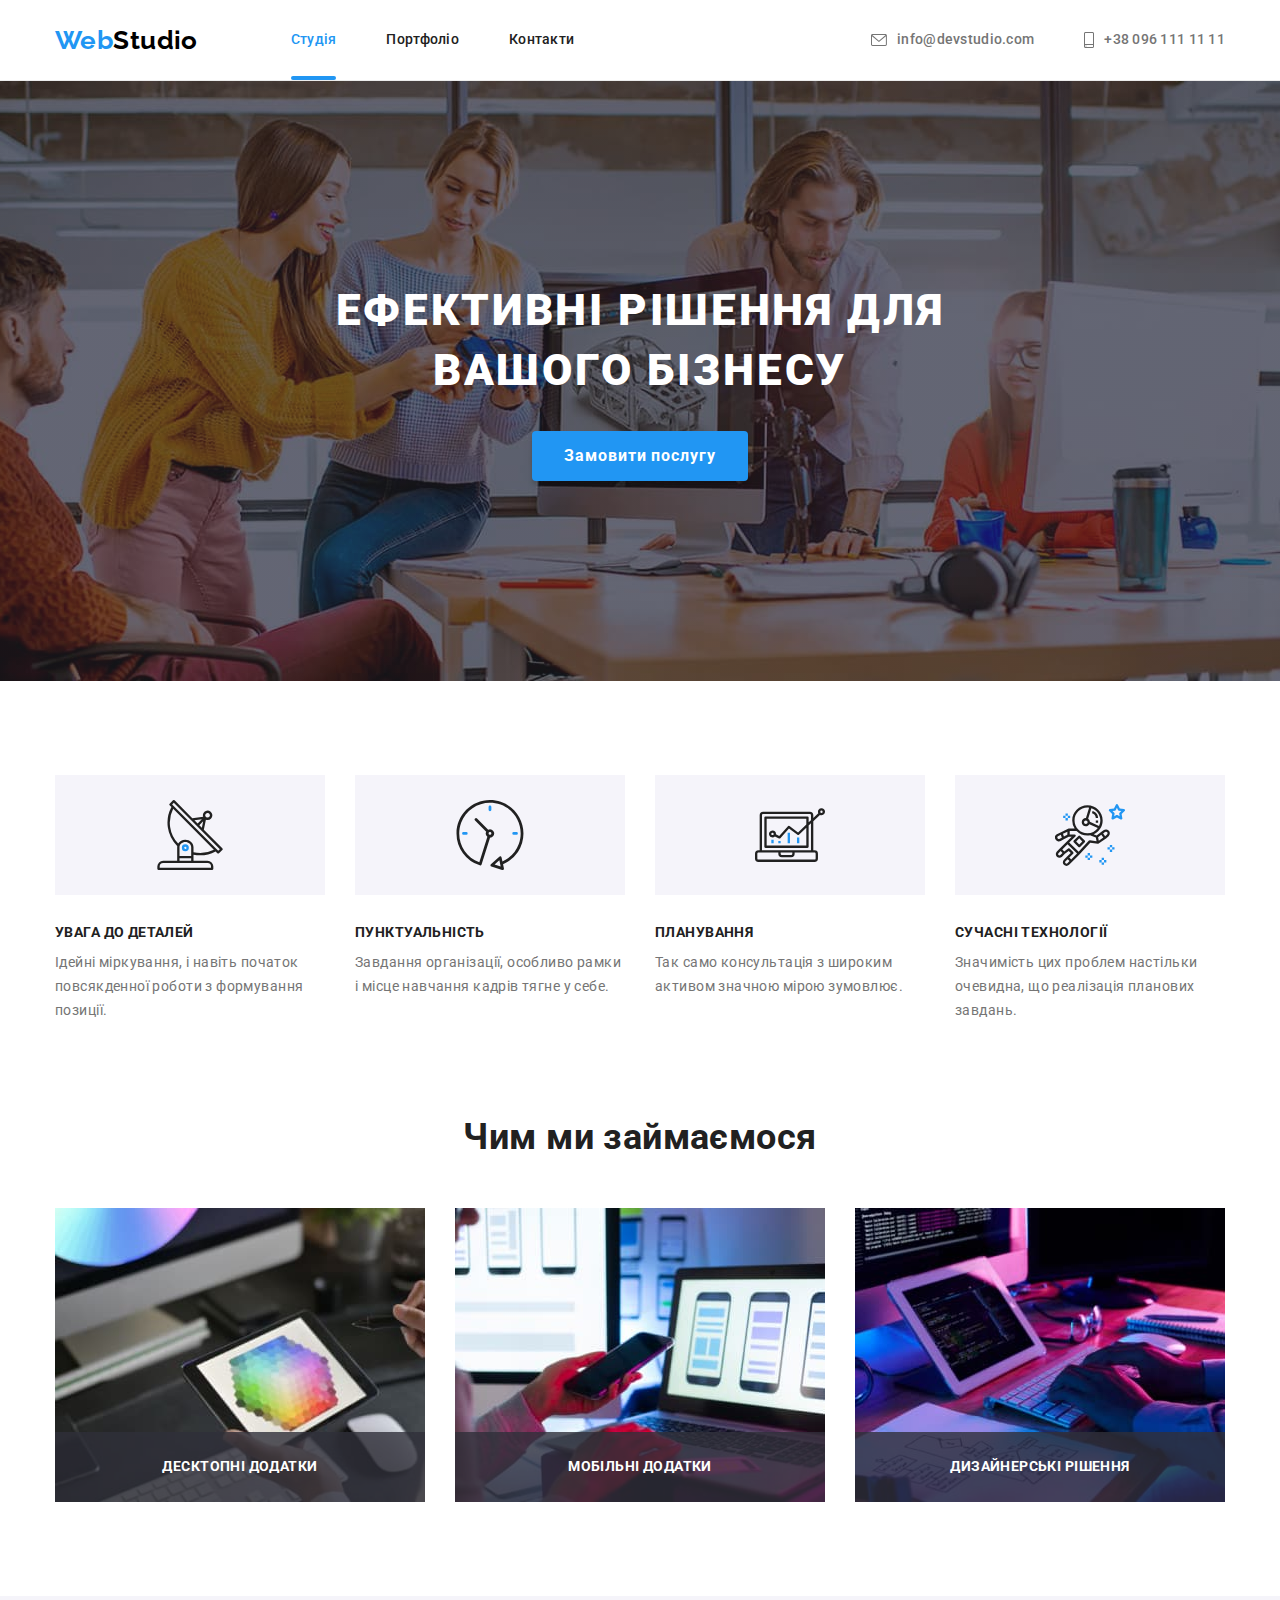
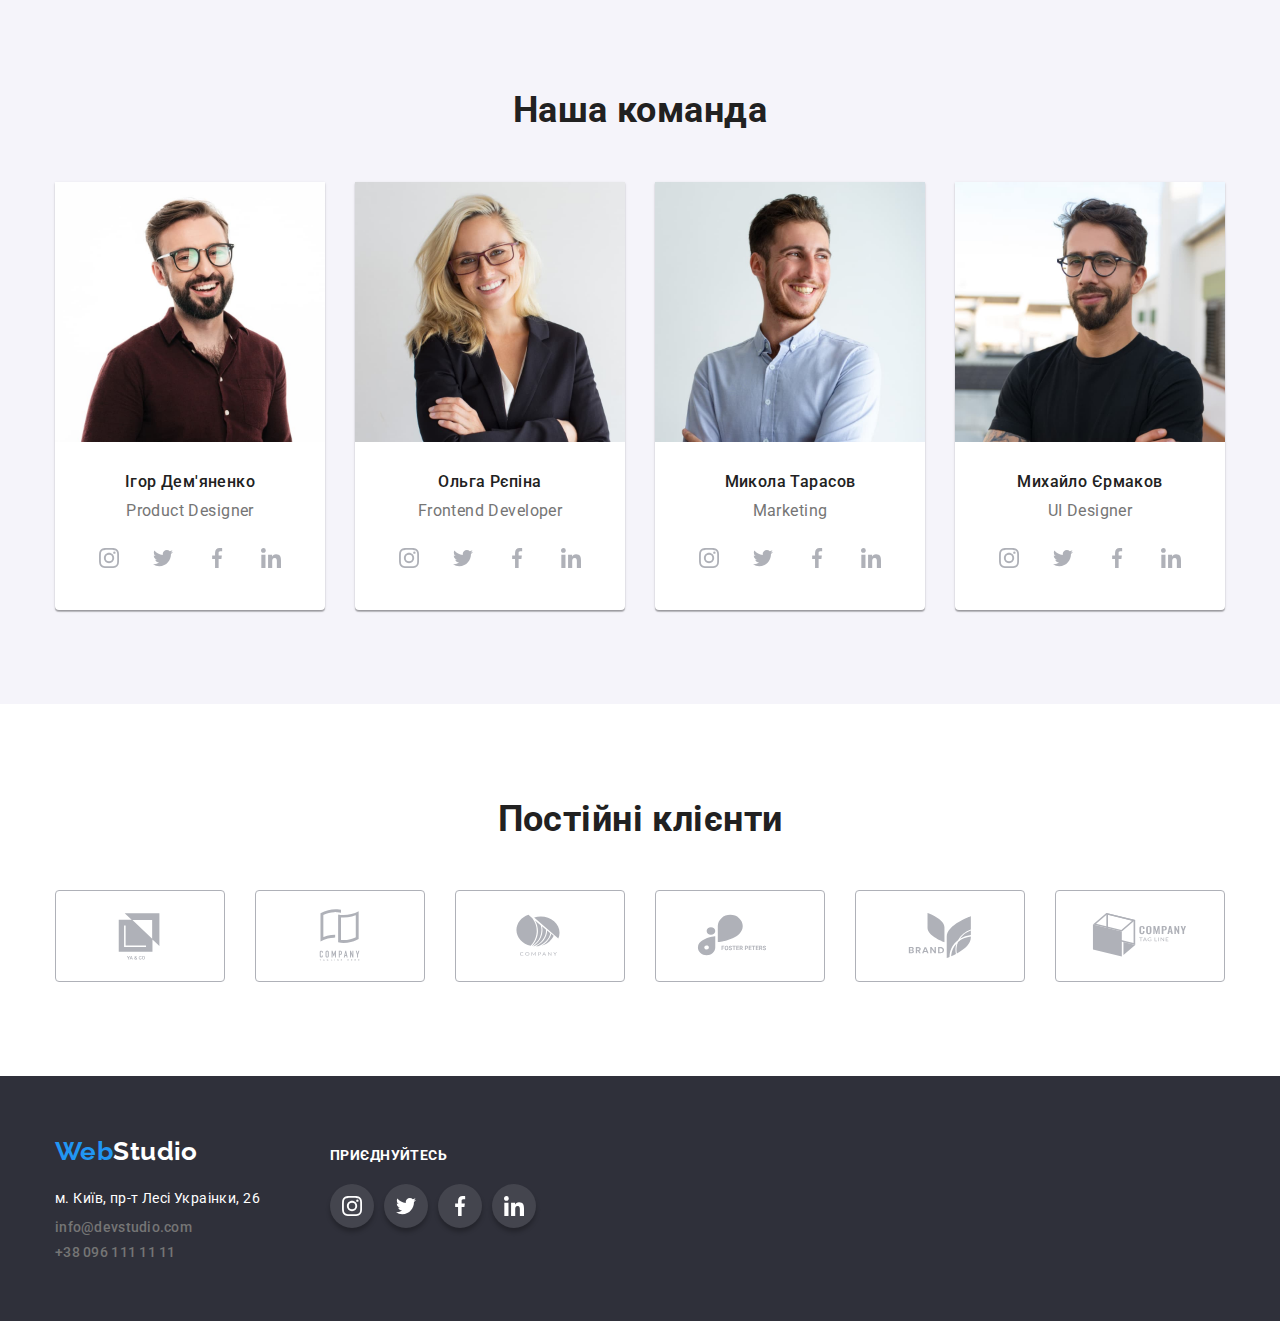
==== index.html @ 2b31996e "Initial commit" ====
<!DOCTYPE html>
<html lang="uk">
  <head>
    <meta charset="UTF-8" />
    <meta http-equiv="X-UA-Compatible" content="IE=edge" />
    <meta name="viewport" content="width=device-width, initial-scale=1.0" />
    <link rel="preconnect" href="https://fonts.googleapis.com" />
    <link rel="preconnect" href="https://fonts.gstatic.com" crossorigin />
    <link
      href="https://fonts.googleapis.com/css2?family=Raleway:wght@700&family=Roboto:wght@400;500;700;900&display=swap"
      rel="stylesheet"
    />

    <link
      rel="stylesheet"
      href="https://cdnjs.cloudflare.com/ajax/libs/modern-normalize/1.0.0/modern-normalize.min.css"
    />
    <link rel="stylesheet" href="./styles/styles.css" />
    <title>Document</title>
  </head>
  <body>
    <!-- header -->

    <header class="header">
      <div class="container container-header">
        <a class="header-logo link" href="./index.html"
          ><span class="header-logo-web">Web</span>Studio
        </a>
        <nav class="header-nav">
          <ul class="header-nav-list list">
            <li class="header-item"
              ><a class="header-list link current" href="./index.html">Студія</a></li
            >
            <li class="header-item"
              ><a class="header-list link" href="./portfolio.html">Портфоліо</a></li
            >
            <li class="header-item"> <a class="header-list link" href="#">Контакти</a></li>
          </ul>
        </nav>

        <ul class="header-connection list">
          <li class="header-item-connect"
            ><a class="header-mail-tel link" href="mailto:info@devstudio.com">
              <svg class="header-mail" width="16" height="12">
                <use href="./images/icons.svg#envelope"></use>
              </svg>
              info@devstudio.com</a
            ></li
          >

          <li class="header-item-connect"
            ><a class="header-mail-tel link" href="tel:+380961111111">
              <svg class="header-tel" width="10px" height="16px">
                <use href="./images/icons.svg#smartphone"></use>
              </svg>
              +38 096 111 11 11</a
            ></li
          >
        </ul>
      </div>
    </header>

    <!-- main content -->
    <main class="hero">
      <!-- section1 -->
      <section class="hero-section overlay">
        <div class="container">
          <h1 class="hero-title">Ефективні рішення для вашого бізнесу</h1>
          <button class="hero-btn button" type="button" data-modal-open>Замовити послугу</button>
        </div>
      </section>

      <!-- section2 -->

      <section class="section-benefits section">
        <div class="container">
          <h2 class="visually-hidden">Наші переваги</h2>

          <ul class="list-benefits list">
            <li class="item-benefits icon-antenna">
              <div class="benefits-cart">
                <svg class="benefits-icon" width="70px" height="70px">
                  <use href="./images/icons.svg#antenna"></use>
                </svg>
              </div>
              <h3 class="title-benefits">Увага до деталей</h3>
              <p class="text-benefits"
                >Ідейні міркування, і навіть початок повсякденної роботи з формування позиції.</p
              >
            </li>
            <li class="item-benefits icon-clock">
              <div class="benefits-cart">
                <svg class="benefits-icon" width="70px" height="70px">
                  <use href="./images/icons.svg#clock"></use>
                </svg>
              </div>
              <h3 class="title-benefits">Пунктуальність</h3>
              <p class="text-benefits"
                >Завдання організації, особливо рамки і місце навчання кадрів тягне у себе.</p
              >
            </li>
            <li class="item-benefits icon-diagramma">
              <div class="benefits-cart">
                <svg class="benefits-icon" width="70px" height="70px">
                  <use href="./images/icons.svg#diagram"></use>
                </svg>
              </div>
              <h3 class="title-benefits">Планування</h3>
              <p class="text-benefits"
                >Так само консультація з широким активом значною мірою зумовлює.</p
              >
            </li>
            <li class="item-benefits icon-astronavt">
              <div class="benefits-cart">
                <svg class="benefits-icon" width="70px" height="70px">
                  <use href="./images/icons.svg#astronaut"></use>
                </svg>
              </div>
              <h3 class="title-benefits">Сучасні технології</h3>
              <p class="text-benefits"
                >Значимість цих проблем настільки очевидна, що реалізація планових завдань.</p
              >
            </li>
          </ul>
        </div>
      </section>

      <!-- section3 -->

      <section class="section-work section">
        <div class="container">
          <h2 class="title-work">Чим ми займаємося</h2>
          <ul class="list-work list">
            <li class="item-work"
              ><img
                class="icon-work"
                src="./images/img3.jpg"
                alt="Інтернет маркетінг"
                width="370"
              />

              <p class="minioverlay-text">Десктопні додатки</p>
            </li>
            <li class="item-work"
              ><img
                class="icon-work"
                src="./images/img2.jpg"
                alt="Мобільні застосунки"
                width="370"
              />

              <p class="minioverlay-text">Мобільні додатки</p>
            </li>
            <li class="item-work"
              ><img
                class="icon-work"
                src="./images/img1.jpg"
                alt="Декстопні застосунки"
                width="370"
              />

              <p class="minioverlay-text">Дизайнерські рішення</p>
            </li>
          </ul>
        </div>
      </section>

      <!-- section4 -->

      <section class="section-team section">
        <div class="container">
          <h2 class="title-team">Наша команда</h2>
          <ul class="list-team list">
            <li class="item-team">
              <img class="icon-team" src="./images/foto1.jpg" alt="Менеджер" width="270" />
              <div class="card-team">
                <h3 class="title-team-small">Ігор Дем'яненко</h3>
                <p class="text-team">Product Designer</p>
                <ul class="list-soc list">
                  <li>
                    <a class="link-team link" href="">
                      <svg class="soc-link" width="20" height="20">
                        <use href="./images/icons.svg#instagram"></use>
                      </svg>
                    </a>
                  </li>
                  <li>
                    <a class="link-team link" href="">
                      <svg class="soc-link" width="20" height="20">
                        <use href="./images/icons.svg#twitter"></use>
                      </svg>
                    </a>
                  </li>
                  <li>
                    <a class="link-team link" href="">
                      <svg class="soc-link" width="20" height="20">
                        <use href="./images/icons.svg#facebook"></use>
                      </svg>
                    </a>
                  </li>
                  <li>
                    <a class="link-team link" href="">
                      <svg class="soc-link" width="20" height="20">
                        <use href="./images/icons.svg#linkedin"></use>
                      </svg>
                    </a>
                  </li>
                </ul>
              </div>
            </li>
            <li class="item-team">
              <img class="icon-team" src="./images/foto2.jpg" alt="Розробник" width="270" />

              <div class="card-team">
                <h3 class="title-team-small">Ольга Рєпіна</h3>
                <p class="text-team">Frontend Developer</p>
                <ul class="list-soc list">
                  <li>
                    <a class="link-team link" href="">
                      <svg class="soc-link" width="20" height="20">
                        <use href="./images/icons.svg#instagram"></use>
                      </svg>
                    </a>
                  </li>
                  <li>
                    <a class="link-team link" href="">
                      <svg class="soc-link" width="20" height="20">
                        <use href="./images/icons.svg#twitter"></use>
                      </svg>
                    </a>
                  </li>
                  <li>
                    <a class="link-team link" href="">
                      <svg class="soc-link" width="20" height="20">
                        <use href="./images/icons.svg#facebook"></use>
                      </svg>
                    </a>
                  </li>
                  <li>
                    <a class="link-team link" href="">
                      <svg class="soc-link" width="20" height="20">
                        <use href="./images/icons.svg#linkedin"></use>
                      </svg>
                    </a>
                  </li>
                </ul>
              </div>
            </li>
            <li class="item-team">
              <img class="icon-team" src="./images/foto3.jpg" alt="Маркетолог" width="270" />
              <div class="card-team">
                <h3 class="title-team-small">Микола Тарасов</h3>
                <p class="text-team">Marketing</p>
                <ul class="list-soc list">
                  <li>
                    <a class="link-team link" href="">
                      <svg class="soc-link" width="20" height="20">
                        <use href="./images/icons.svg#instagram"></use>
                      </svg>
                    </a>
                  </li>
                  <li>
                    <a class="link-team link" href="">
                      <svg class="soc-link" width="20" height="20">
                        <use href="./images/icons.svg#twitter"></use>
                      </svg>
                    </a>
                  </li>
                  <li>
                    <a class="link-team link" href="">
                      <svg class="soc-link" width="20" height="20">
                        <use href="./images/icons.svg#facebook"></use>
                      </svg>
                    </a>
                  </li>
                  <li>
                    <a class="link-team link" href="">
                      <svg class="soc-link" width="20" height="20">
                        <use href="./images/icons.svg#linkedin"></use>
                      </svg>
                    </a>
                  </li>
                </ul>
              </div>
            </li>
            <li class="item-team">
              <img class="icon-team" src="./images/foto4.jpg" alt="Дизайнер" width="270" />
              <div class="card-team">
                <h3 class="title-team-small">Михайло Єрмаков</h3>
                <p class="text-team">UI Designer</p>
                <ul class="list-soc list">
                  <li>
                    <a class="link-team link" href="">
                      <svg class="soc-link" width="20" height="20">
                        <use href="./images/icons.svg#instagram"></use>
                      </svg>
                    </a>
                  </li>
                  <li>
                    <a class="link-team link" href="">
                      <svg class="soc-link" width="20" height="20">
                        <use href="./images/icons.svg#twitter"></use>
                      </svg>
                    </a>
                  </li>
                  <li>
                    <a class="link-team link" href="">
                      <svg class="soc-link" width="20" height="20">
                        <use href="./images/icons.svg#facebook"></use>
                      </svg>
                    </a>
                  </li>
                  <li>
                    <a class="link-team link" href="">
                      <svg class="soc-link" width="20" height="20">
                        <use href="./images/icons.svg#linkedin"></use>
                      </svg>
                    </a>
                  </li>
                </ul>
              </div>
            </li>
          </ul>
        </div>
      </section>

      <!-- section5  regular customers -->

      <section class="customers-section section">
        <div class="container">
          <h2 class="customers-titlle">Постійні клієнти</h2>
          <ul class="customers-list list">
            <li>
              <a class="customers-link" href="">
                <svg class="customers-icon" width="106px" height="60px">
                  <use href="./images/icons.svg#logoone"></use>
                </svg>
              </a>
            </li>
            <li>
              <a class="customers-link" href="">
                <svg class="customers-icon" width="106px" height="60px">
                  <use href="./images/icons.svg#logosecond"></use>
                </svg> </a
            ></li>
            <li>
              <a class="customers-link" href="">
                <svg class="customers-icon" width="106px" height="60px">
                  <use href="./images/icons.svg#logotherd"></use>
                </svg> </a
            ></li>
            <li>
              <a class="customers-link" href="">
                <svg class="customers-icon" width="106px" height="60px">
                  <use href="./images/icons.svg#logofour"></use>
                </svg> </a
            ></li>
            <li>
              <a class="customers-link" href="">
                <svg class="customers-icon" width="106px" height="60px">
                  <use href="./images/icons.svg#logofive"></use>
                </svg> </a
            ></li>
            <li>
              <a class="customers-link" href="">
                <svg class="customers-icon" width="106px" height="60px">
                  <use href="./images/icons.svg#logosix"></use>
                </svg> </a
            ></li>
          </ul>
        </div>
      </section>
    </main>

    <!-- footer -->

    <footer class="footer-index">
      <div class="container footer-container">
        <div>
          <a class="logo-footer link" href="./index.html">
            <span class="logo-footer-web">Web</span>Studio
          </a>

          <address class="footrer-adress">
            <ul class="footer-list list">
              <li class="item-footer">
                <a
                  class="footer-link link"
                  href="https://goo.gl/maps/CPtrU1FHBa2aNyZL9"
                  target="_blank"
                  rel="noopener noreferrer nofollow"
                >
                  м. Київ, пр-т Лесі Украінки, 26
                </a>
              </li>

              <li class="item-footer">
                <a class="footer-mail-tel link" href="mailto:info@devstudio.com"
                  >info@devstudio.com</a
                >
              </li>
              <li class="item-footer">
                <a class="footer-mail-tel link" href="tel:+380961111111">+38 096 111 11 11</a>
              </li>
            </ul>
          </address>
        </div>
        <!--icon -->

        <div>
          <p class="footer-text">приєднуйтесь</p>
          <ul class="footer-soc list">
            <li>
              <a class="footer-icon link" href="">
                <svg class="footer-soc-link" width="20" height="20">
                  <use href="./images/icons.svg#instagram"></use>
                </svg>
              </a>
            </li>
            <li>
              <a class="footer-icon link" href="">
                <svg class="footer-soc-link" width="20" height="20">
                  <use href="./images/icons.svg#twitter"></use>
                </svg>
              </a>
            </li>
            <li>
              <a class="footer-icon link" href="">
                <svg class="footer-soc-link" width="20" height="20">
                  <use href="./images/icons.svg#facebook"></use>
                </svg>
              </a>
            </li>
            <li>
              <a class="footer-icon link" href="">
                <svg class="footer-soc-link" width="20" height="20">
                  <use href="./images/icons.svg#linkedin"></use>
                </svg>
              </a>
            </li>
          </ul>
        </div>
      </div>
    </footer>

    <!-- modal window -->

    <div class="backdrop is-hidden" data-modal>
      <div class="modal">
        <button class="modal-btn" type="button" data-modal-close>
          <svg class="modal-icon" width="18px" height="18px">
            <use href="./images/icons.svg#close"></use>
          </svg>
        </button>
      </div>
    </div>
    <!-- skript -->
    <script src="./js/modal.js"></script>
  </body>
</html>
---- styles/styles.css ----
:root {
  --main-text-color: #212121;
  --secondary-text-color: #ffffff;
  --owner-text-color: #757575;
  --accent-color: #2196f3;
  --contener-color: #eeeeee;
  --logo-color-text: #000000;
  --buttons-port-color: #f5f4fa;
  --footer-text-color: rgba(255, 255, 255, 0.6);
  --background-footer-color: #2f303a;
  --background-section: #e5e5e5;
  --line-color: #ececec;
  --background-color: #ffffff;
  --icon-color: #afb1b8;
  --main-font: Roboto, sans-serif;
  --cubic: cubic-bezier(0.4, 0, 0.2, 1);
}

html {
  box-sizing: border-box;
}

*,
*::before,
*::after {
  box-sizing: inherit;
}

body {
  background-color: var(--secondary-text-color);
  color: var(--main-text-color);
  font-family: 'Roboto', sans-serif;
  font-size: 14px;
  letter-spacing: 0.03em;
}

/* fichi */

.link {
  text-decoration: none;
  font-style: normal;
}
.list {
  list-style: none;
  margin: 0;
  padding: 0;
}
img {
  display: block;
  max-width: 100%;
  height: auto;
}

h1,
h2,
h3,
h4,
h5,
h6,
p {
  margin: 0;
}

.container {
  width: 1200px;
  padding-left: 15px;
  padding-right: 15px;
  margin: 0 auto;
}

.section {
  padding-top: 94px;
  padding-bottom: 94px;
}

/* index */

/* header */
.header {
  background-color: var(--secondary-text-color);
  border-bottom: 1px solid var(--line-color);
}

.container-header {
  display: flex;
  flex-direction: row;
  align-items: center;
}

.header-nav {
  margin-left: 93px;
}

.header-nav-list {
  display: flex;
  align-items: center;
}

.header-nav-list .header-item:not(:last-child) {
  margin-right: 50px;
}

.header-connection {
  display: flex;
  margin-left: auto;
}

.header-item-connect:not(:last-child) {
  margin-right: 50px;
}

.header-mail {
  fill: currentColor;
}

.header-tel {
  fill: currentColor;
}

.header-logo {
  font-family: 'Raleway';
  font-weight: 700;
  font-size: 26px;
  line-height: 1.19;
  color: #000000;
  transition: color 250ms var(--cubic);
}
.header-logo:hover,
.header-logo:focus {
  color: #2196f3;
}

.header-logo-web {
  color: var(--accent-color);
}

.header-list {
  display: block;
  padding-top: 32px;
  padding-bottom: 32px;
  font-weight: 500;
  line-height: 1.14;
  letter-spacing: 0.02em;
  color: var(--main-text-color);
  transition: color 250ms var(--cubic);
}

.current {
  position: relative;
  color: var(--accent-color);
}

.current::after {
  content: '';
  position: absolute;
  width: 100%;
  height: 4px;
  left: 0;
  bottom: 0;
  background: #2196f3;
  border-radius: 2px;
}

.header-list.link:hover,
.header-mail-tel:hover,
.header-list.link:focus,
.header-mail-tel:focus {
  color: var(--accent-color);
}

.header-mail-tel {
  display: flex;
  justify-content: center;
  align-items: center;
  gap: 10px;
  font-weight: 500;
  line-height: 1.14;
  letter-spacing: 0.02em;
  color: var(--owner-text-color);
  transition: color 250ms var(--cubic);
}

/* main */

.overlay {
  padding: 200px 0;
  max-width: 1600px;
  height: 600px;
  margin: 0 auto;
  background-image: linear-gradient(rgba(47, 48, 58, 0.4), rgba(47, 48, 58, 0.4)),
    url(../images/Img_hero.jpg);
  text-align: center;
  background-repeat: no-repeat;
  background-position: center;
  background-size: cover;
}

.hero-title {
  margin-top: 0px;
  margin-bottom: 30px;
  margin-left: auto;
  margin-right: auto;
  width: 696px;
  font-weight: 900;
  font-size: 44px;
  line-height: 1.36;
  letter-spacing: 0.06em;
  text-transform: uppercase;
  color: var(--secondary-text-color);
  align-items: center;
}

.hero-btn {
  margin: auto;
  align-items: center;
  text-align: center;
  font-family: inherit;
  min-width: 216px;
  min-height: 50px;
  padding: 10px 32px;
  font-weight: 700;
  font-size: 16px;
  line-height: 1.88;
  letter-spacing: 0.06em;
  color: var(--background-color);
  background: var(--accent-color);
  cursor: pointer;
  transition: color 250ms var(--cubic);
}
.hero-btn.button {
  box-shadow: 0px 4px 4px rgba(0, 0, 0, 0.15);
  border-radius: 4px;
  border: none;
}

.hero-btn:hover,
.hero-btn:focus {
  background-color: #188ce8;
}

/* section2 */

.visually-hidden {
  position: absolute;
  white-space: nowrap;
  width: 1px;
  height: 1px;
  overflow: hidden;
  border: 0;
  padding: 0;
  clip: rect(0 0 0 0);
  clip-path: inset(50%);
  margin: -1px;
}

.list-benefits {
  display: flex;
  flex-direction: row;
  column-gap: 30px;
}

.list-benefits .item-benefits {
  flex-basis: calc((100%-30px * 3) / 4);
}

.benefits-cart {
  display: flex;
  align-items: center;
  justify-content: center;
  margin-bottom: 30px;
  width: 270px;
  height: 120px;
  background-color: var(--buttons-port-color);
}

.title-benefits {
  margin-bottom: 10px;
  font-weight: 700;
  line-height: 1.14;
  font-size: 14px;
  text-transform: uppercase;
  color: var(--main-text-color);
}

.text-benefits {
  line-height: 1.71;
  color: var(--owner-text-color);
}
/* section3 */

.section-work {
  padding-top: 0;
}
.title-work,
.title-team {
  margin-bottom: 50px;
  margin-top: 0px;
  font-weight: 700;
  font-size: 36px;
  line-height: 1.16;
  text-align: center;
}
.list-work {
  display: flex;
  flex-direction: row;
  column-gap: 30px;
}
.item-work {
  position: relative;
}

.minioverlay-text {
   position: absolute;
  bottom: 0;
  width: 100%; 
  font-weight: 700;  
  line-height: 1.14; 
  height: 70px;
  display: flex;
  align-items: center;
  justify-content: center;
  text-transform: uppercase;   
  color: var(--background-color);  
  background: rgba(47, 48, 58, 0.8);
  


}

/* section4 */
.section-team {
  background: var(--buttons-port-color);
}

.list-team {
  display: flex;
  flex-direction: row;
  column-gap: 30px;
}
.list-team .item-team {
  background: var(--background-color);
  box-shadow: 0px 1px 3px rgba(0, 0, 0, 0.12), 0px 1px 1px rgba(0, 0, 0, 0.14),
    0px 2px 1px rgba(0, 0, 0, 0.2);
  border-radius: 0px 0px 4px 4px;
}
.card-team {
  padding: 30px 0;
}
.list-soc {
  margin: auto;
  display: flex;
  justify-content: center;
  gap: 10px;
}
.link-team {
  display: flex;
  justify-content: center;
  align-items: center;
  width: 44px;
  height: 44px;
  border-radius: 50%;
  color: var(--icon-color);
  background-color: var(--background-color);
  transition: background-color 250ms var(--cubic), color 250ms var(--cubic);
}

.link-team:hover,
.link-team:focus {
  background-color: var(--accent-color);
  color: var(--background-color);
}
.soc-link {
  fill: currentColor;
}

.title-team-small {
  margin-bottom: 10px;
  font-weight: 500;
  font-size: 16px;
  line-height: 1.19;
  text-align: center;
}

.text-team {
  font-weight: 400;
  font-size: 16px;
  line-height: 1.19;
  color: var(--owner-text-color);
  text-align: center;
  margin-bottom: 16px;
}

/* <!-- section5  regular customers --> */
.customers-titlle {
  margin-bottom: 50px;
  margin-top: 0px;
  font-size: 36px;
  line-height: 1.17;
  color: var(--main-text-color);
  text-align: center;
}
.customers-list {
  display: flex;
  gap: 30px;
}
.customers-link {
  display: flex;
  justify-content: center;
  align-items: center;
  width: 170px;
  height: 92px;
  border: 1px solid currentColor;
  border-radius: 4px;
  color: var(--icon-color);
  transition: color 250ms var(--cubic);
}
.customers-link:hover,
.customers-link:focus {
  color: var(--accent-color);
}

.customers-icon {
  fill: currentColor;
}

/* footer */

.footer-index {
  background: var(--background-footer-color);
  padding: 60px 0;
}

.footer-index .logo-footer {
  display: inline-block;
  margin-bottom: 20px;
}

.logo-footer {
  font-family: 'Raleway';
  font-weight: 700;
  font-size: 26px;
  line-height: 1.19;
  color: var(--background-color);
  transition: color 250ms var(--cubic);
}

.logo-footer-web {
  color: var(--accent-color);
}
.logo-footer:hover,
.logo-footer:focus {
  color: var(--accent-color);
}

.footer-list {
  font-style: normal;
  line-height: 1.71;
}

.footer-mail-tel {
  display: flex;
  align-items: center;
  gap: 10px;
  font-weight: 500;
  line-height: 1.14;
  letter-spacing: 0.02em;
  color: var(--owner-text-color);
  transition: color 250ms var(--cubic);
}

.footer-list .item-footer + .item-footer {
  margin-top: 9px;
}

.footer-link {
  font-weight: 400;
  font-size: 14px;
  line-height: 1.71;
  color: var(--background-color);
  transition: color 250ms var(--cubic);
}
.footer-link.link:hover,
.footer-mail-tel:hover,
.footer-link.link:focus,
.footer-mail-tel:focus {
  color: var(--accent-color);
}

.footer-container {
  display: flex;
  align-items: baseline;
  gap: 70px;
}

.footer-text {
  margin-bottom: 20px;
  font-weight: 700;
  font-size: 14px;
  line-height: 1.14;
  text-transform: uppercase;
  color: var(--background-color);
}
.footer-soc {
  display: flex;
  gap: 10px;
}

.footer-icon {
  display: flex;
  justify-content: center;
  align-items: center;
  width: 44px;
  height: 44px;
  border-radius: 50%;
  background-color: rgba(255, 255, 255, 0.1);
  box-shadow: 0px 4px 4px rgb(0 0 0 / 25%);
  color: var(--background-color);
  transition: background-color 250ms var(--cubic), color 250ms var(--cubic);
}
.footer-icon:hover,
.footer-icon:focus {
  background-color: var(--accent-color);
  color: var(--background-color);
}

.footer-soc-link {
  fill: currentColor;
}

/* portfolio */

.port-list-btn {
  margin-bottom: 50px;
  display: flex;
  justify-content: center;
  column-gap: 8px;
}

.hero-btn-port:first-child {
  padding-left: 25px;
  padding-right: 25px;
}

.hero-btn-port {
  display: block;
  padding: 6px 22px;
  font-family: inherit;
  font-weight: 500;
  font-size: 16px;
  line-height: 1.62;
  text-align: center;
  letter-spacing: 0.03em;
  color: var(--main-text-color);
  background-color: var(--buttons-port-color);
  border: none;
  border-radius: 4px;
  cursor: pointer;
  transition: background-color 250ms var(--cubic), color 250ms var(--cubic),
    box-shadow 250ms var(--cubic);
}
.hero-btn-port:hover,
.hero-btn-port:focus {
  color: var(--secondary-text-color);
  background: var(--accent-color);
  box-shadow: 0px 3px 1px rgba(0, 0, 0, 0.1), 0px 1px 2px rgba(0, 0, 0, 0.08),
    0px 2px 2px rgba(0, 0, 0, 0.12);
}

/* list card */

.list-port {
  display: flex;
  flex-wrap: wrap;
  gap: 30px;
}

.item-port-icon {
  width: 370px;
}
.icon-port {
  display: block;
  transition: box-shadow 250ms var(--cubic);
}
.portfolio-img {
  position: relative;
  overflow: hidden;
}

.portoverlay {
  position: absolute;
  top: 0;
  left: 0;
  width: 100%;
  height: 100%;
  transform: translateY(100%);
  transition: transform 250ms var(--cubic);
  color: var(--background-color);
  background: rgba(33, 150, 243, 0.9);
}
.icon-port:hover .portoverlay,
.icon-port:focus .portoverlay {
  transform: translateY(0);
}

.portoverlay-text {
  font-family: 'Roboto';
  font-style: normal;
  font-weight: 400;
  font-size: 18px;
  line-height: 28px;
  letter-spacing: 0.03em;
  text-align: center;
  padding: 63px 24px;
  color: var(--background-color);
}

.icon-port:hover,
.icon-port:focus {
  box-shadow: 0px 1px 1px rgba(0, 0, 0, 0.12), 0px 4px 4px rgba(0, 0, 0, 0.06),
    1px 4px 6px rgba(0, 0, 0, 0.16);
}

.portfolio-text {
  padding: 20px 24px;
  border: 1px solid var(--contener-color);
  border-top: none;
}

.title-port-small {
  font-size: 18px;
  line-height: 2;
  letter-spacing: 0.06em;
  color: var(--main-text-color);
}
.text-port {
  margin-top: 4px;
  font-weight: 400;
  font-size: 16px;
  line-height: 1.88;
  color: var(--owner-text-color);
}

.backdrop {
  position: fixed;
  top: 0;
  left: 0;
  width: 100%;
  height: 100%; 

  background-color: rgba(0, 0, 0, 0.2);
  opacity: 1;
  transition: opacity 250ms var(--cubic), 
  visibility 250ms var(--cubic)
}

.is-hidden{
  opacity: 0;
  visibility: hidden;
  pointer-events: none;
} 

.modal{
  width: 528px;
  height: 581px;
  position: absolute;
  top: 50%;
  left: 50%;
  background: #ffffff;
  box-shadow: 0px 1px 3px rgba(0, 0, 0, 0.12), 0px 1px 1px rgba(0, 0, 0, 0.14),
    0px 2px 1px rgba(0, 0, 0, 0.2);
  border-radius: 4px;
  transform: translate(-50%, -50%) scale(1);
  transition: transform 250ms var(--cubic);
}


.modal-btn{
  position: absolute;
  width: 30px;
  height: 30px;
  top: 8px;
  right: 8px;
  padding: 0px;
  display: inline-flex;
  align-items: center;
  justify-content: center;
  color: #afb1b8;
  background: #FFFFFF;
  border-radius: 50%;
  border: 1px solid currentColor;
  transition: color 250ms var(--cubic);
  cursor: pointer;
}
.modal-btn:hover,
.modal-btn:focus
{ color: var(--accent-color);

}
.modal-icon{
  fill: currentColor;
}
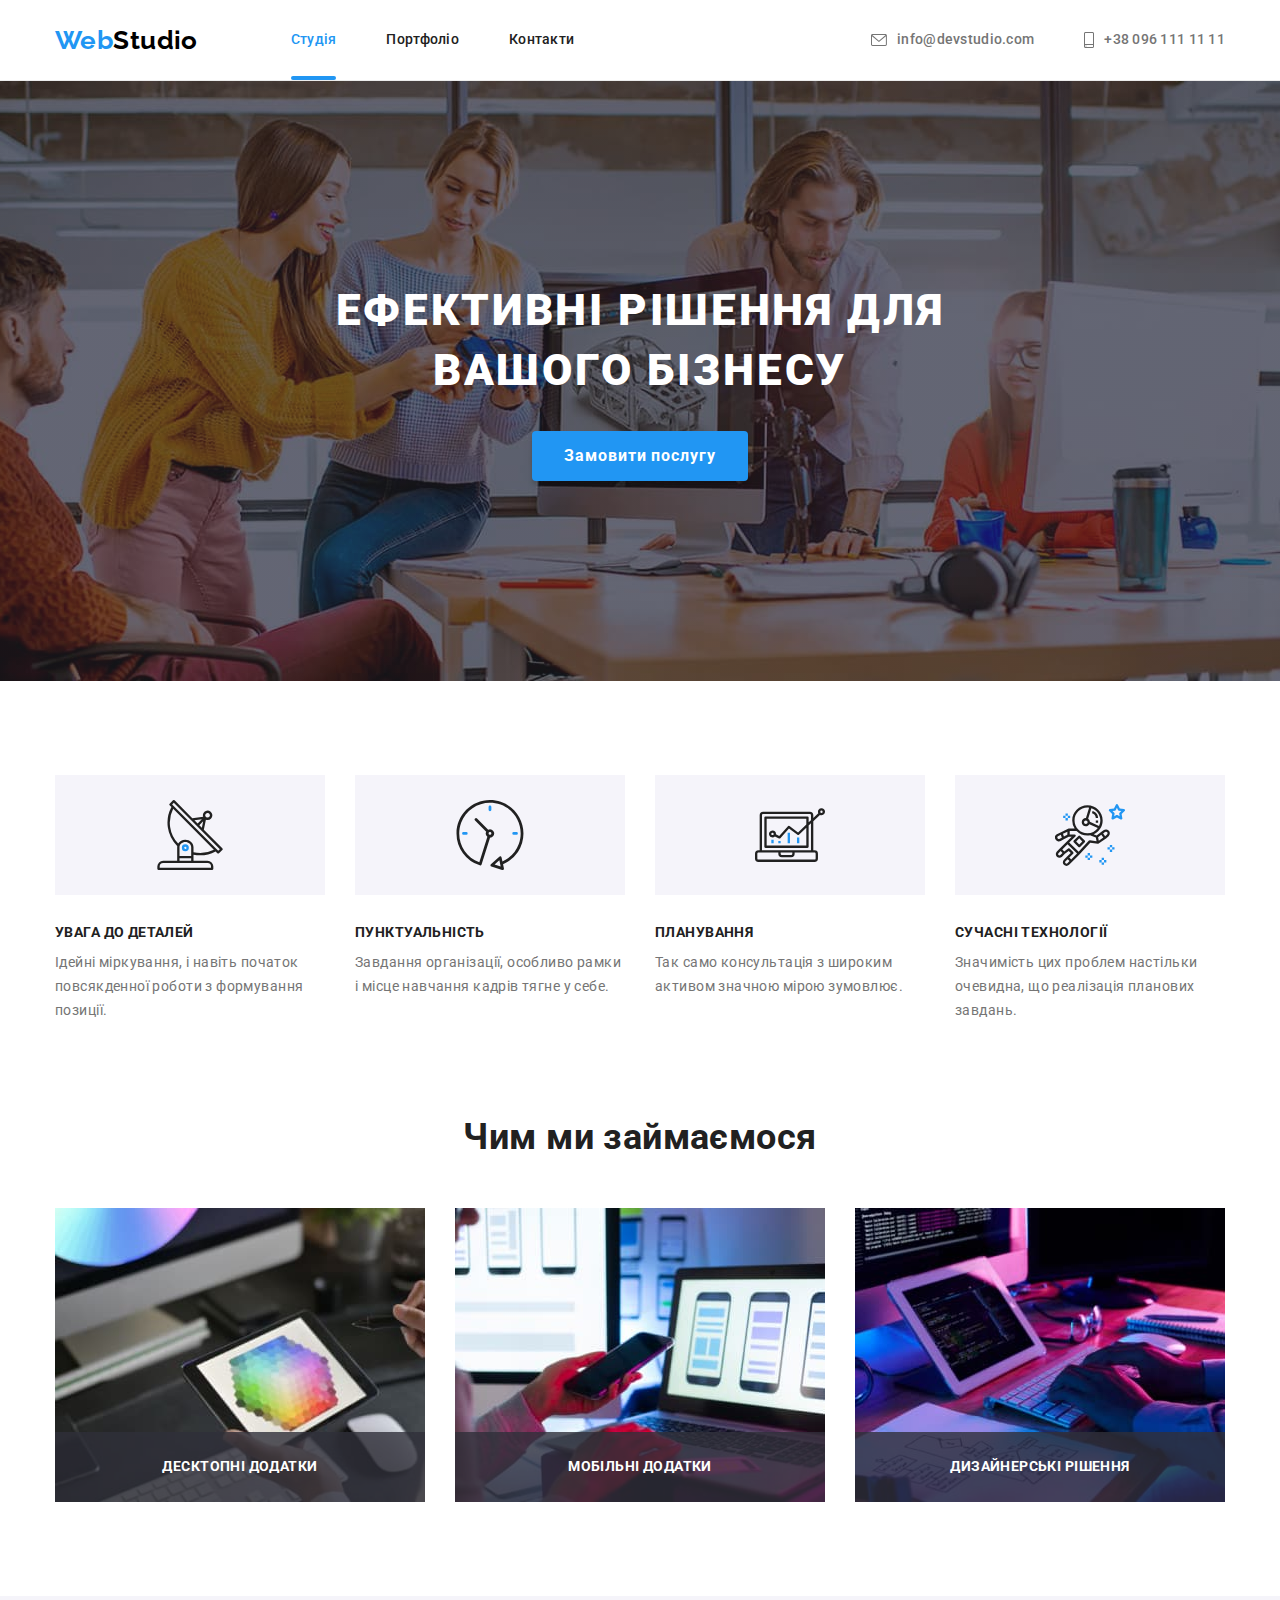
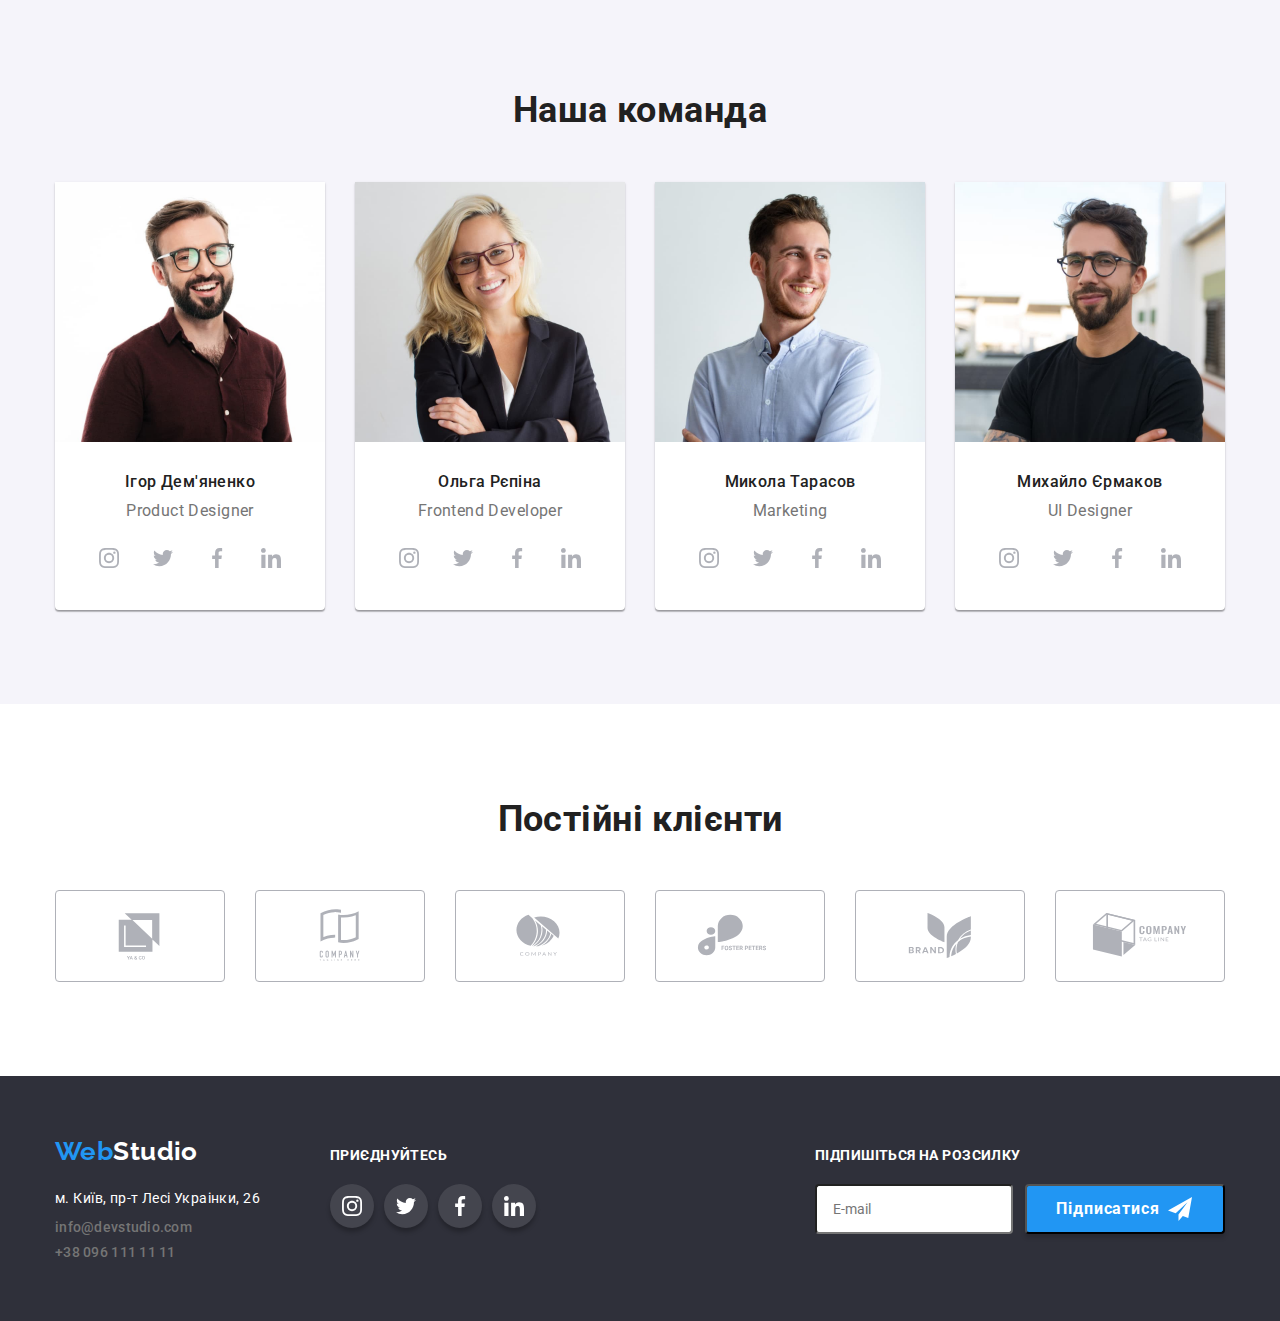
==== commit 003bab11: "розметка форм" ====
--- a/index.html
+++ b/index.html
@@ -407,7 +407,7 @@
         </div>
         <!--icon -->
 
-        <div>
+        <div class="footer-group">
           <p class="footer-text">приєднуйтесь</p>
           <ul class="footer-soc list">
             <li>
@@ -439,6 +439,20 @@
               </a>
             </li>
           </ul>
+        </div>
+        <div class="footer-form">
+          <p class="footer-text">Підпишіться на розсилку</p>
+          <form class="footer-form-group">
+            <label for="">
+              <input type="email" name="mail" id="mail" placeholder="E-mail">              
+            </label>
+            <button class="footer-form-btn" type="submit"><svg class="footer-form-icon" 
+              width="24px" height="24px">
+              <use href="./images/icons.svg#iconsend"></use>
+            </svg> Підписатися</button>
+          </form>
+
+
         </div>
       </div>
     </footer>
@@ -452,6 +466,80 @@
             <use href="./images/icons.svg#close"></use>
           </svg>
         </button>
+        <strong>Залиште свої дані, ми вам передзвонимо</strong>
+        <!-- <form class="modal-form" name="modal-form">
+
+          <label class="modal-form-group">
+            <span class="modal-form-label">Ім'я</span>
+            <input class="modal-form-field" type="text" placeholder="jonn dou">
+            <svg class="modal-form-icon" width="18" height="18">
+              <use href=""></use>
+            </svg>
+          </label>
+
+            <label class="modal-form-group">
+            <span class="modal-form-label">Телефон</span>
+            <input class="modal-form-field" type="text">
+            <svg class="modal-form-icon" width="18" height="18">
+              <use href=""></use>
+            </svg>
+          </label>
+
+            <label class="modal-form-group">
+            <span class="modal-form-label">Пошта</span>
+            <input class="modal-form-field" type="text">
+            <svg class="modal-form-icon" width="18" height="18">
+              <use href=""></use>
+            </svg>
+          </label> -->
+          <form class="modal-form" name="modal-form">
+            <div class="modal-form-all" role="group">
+              <label class="modal-form-label" for="user_name">Ім'я</label>
+              <div class="modal-form-wrapper">
+                <input class="modal-form-field" type="text" name="user_name" id="user_name">
+                <svg class="modal-form-icon" width="18" height="18">
+                  <use href="./images/icons.svg"#></use>
+                </svg>
+              </div>
+
+               <label class="modal-form-label" for="user_ phone">Телефон</label>
+              <div class="modal-form-wrapper">
+                <input class="modal-form-field" type="tel" name="user_phone" id="user_ phone">
+                <svg class="modal-form-icon" width="18" height="18">
+                  <use href="./images/icons.svg"#></use>
+                </svg>
+              </div>
+
+               <label class="modal-form-label" for="user_mail">Пошта</label>
+              <div class="modal-form-wrapper">
+                <input class="modal-form-field" type="mail" name="user_mail" id="user_mail">
+                <svg class="modal-form-icon" width="18" height="18">
+                  <use href="./images/icons.svg"#></use>
+                </svg>
+              </div>
+              <label class="modal-form-label" for="user_message">Коментар</label>
+              <textarea class="modal-form-message" 
+              name="user_message" 
+              id="user_message"               
+              rows="6">
+            </textarea>
+            </div>
+            <div class="modal-form-group" role="group">
+              <input class="modal-form-checkbox" type="checkbox" name="" id="user_agreement">
+              <label for="user_agreement">Погоджуюся з розсилкою та приймаю <a href="">Умови договору</a> </label>
+            </div>
+            <button class="modal-form-btn" type="submit">Відправити</button>
+
+
+
+
+
+
+          </form>
+
+
+
+        </form>
       </div>
     </div>
     <!-- skript -->
--- a/styles/styles.css
+++ b/styles/styles.css
@@ -310,21 +310,18 @@
 }
 
 .minioverlay-text {
-   position: absolute;
+  position: absolute;
   bottom: 0;
-  width: 100%; 
-  font-weight: 700;  
-  line-height: 1.14; 
+  width: 100%;
+  font-weight: 700;
+  line-height: 1.14;
   height: 70px;
   display: flex;
   align-items: center;
   justify-content: center;
-  text-transform: uppercase;   
-  color: var(--background-color);  
+  text-transform: uppercase;
+  color: var(--background-color);
   background: rgba(47, 48, 58, 0.8);
-  
-
-
 }
 
 /* section4 */
@@ -491,6 +488,9 @@
   align-items: baseline;
   gap: 70px;
 }
+.footer-group {
+  margin-right: auto;
+}
 
 .footer-text {
   margin-bottom: 20px;
@@ -525,6 +525,44 @@
 
 .footer-soc-link {
   fill: currentColor;
+}
+
+.footer-form-group {
+  display: flex;
+  gap: 12px;
+}
+
+.footer-form input {
+  padding-top: 15px;
+  padding-bottom: 15px;
+  padding-left: 16px;
+  padding-right: 0;
+  border-radius: 4px;
+  width: 100%;
+}
+.footer-form-btn {
+  font-family: inherit;  
+  font-weight: 700;
+  font-size: 16px;
+  line-height: 1.88;
+  position: relative;
+  padding-left: 28px;
+  padding-right: 62px;
+  width: 200px;
+  height: 50px;
+  letter-spacing: 0.06em;
+  color: #ffffff;
+  border-radius: 4px;
+  cursor: pointer;
+  background: #2196f3;
+  box-shadow: 0px 4px 4px rgba(0, 0, 0, 0.15);
+}
+.footer-form-icon {
+  position: absolute;
+  top: 50%;
+  left: 50%;
+  margin-left: 55px;
+  transform: translate(-50%, -50%);
 }
 
 /* portfolio */
@@ -645,21 +683,20 @@
   top: 0;
   left: 0;
   width: 100%;
-  height: 100%; 
+  height: 100%;
 
   background-color: rgba(0, 0, 0, 0.2);
   opacity: 1;
-  transition: opacity 250ms var(--cubic), 
-  visibility 250ms var(--cubic)
-}
-
-.is-hidden{
+  transition: opacity 250ms var(--cubic), visibility 250ms var(--cubic);
+}
+
+.is-hidden {
   opacity: 0;
   visibility: hidden;
   pointer-events: none;
-} 
-
-.modal{
+}
+
+.modal {
   width: 528px;
   height: 581px;
   position: absolute;
@@ -673,8 +710,7 @@
   transition: transform 250ms var(--cubic);
 }
 
-
-.modal-btn{
+.modal-btn {
   position: absolute;
   width: 30px;
   height: 30px;
@@ -685,19 +721,16 @@
   align-items: center;
   justify-content: center;
   color: #afb1b8;
-  background: #FFFFFF;
+  background: #ffffff;
   border-radius: 50%;
   border: 1px solid currentColor;
   transition: color 250ms var(--cubic);
   cursor: pointer;
 }
 .modal-btn:hover,
-.modal-btn:focus
-{ color: var(--accent-color);
-
-}
-.modal-icon{
+.modal-btn:focus {
+  color: var(--accent-color);
+}
+.modal-icon {
   fill: currentColor;
 }
-
-
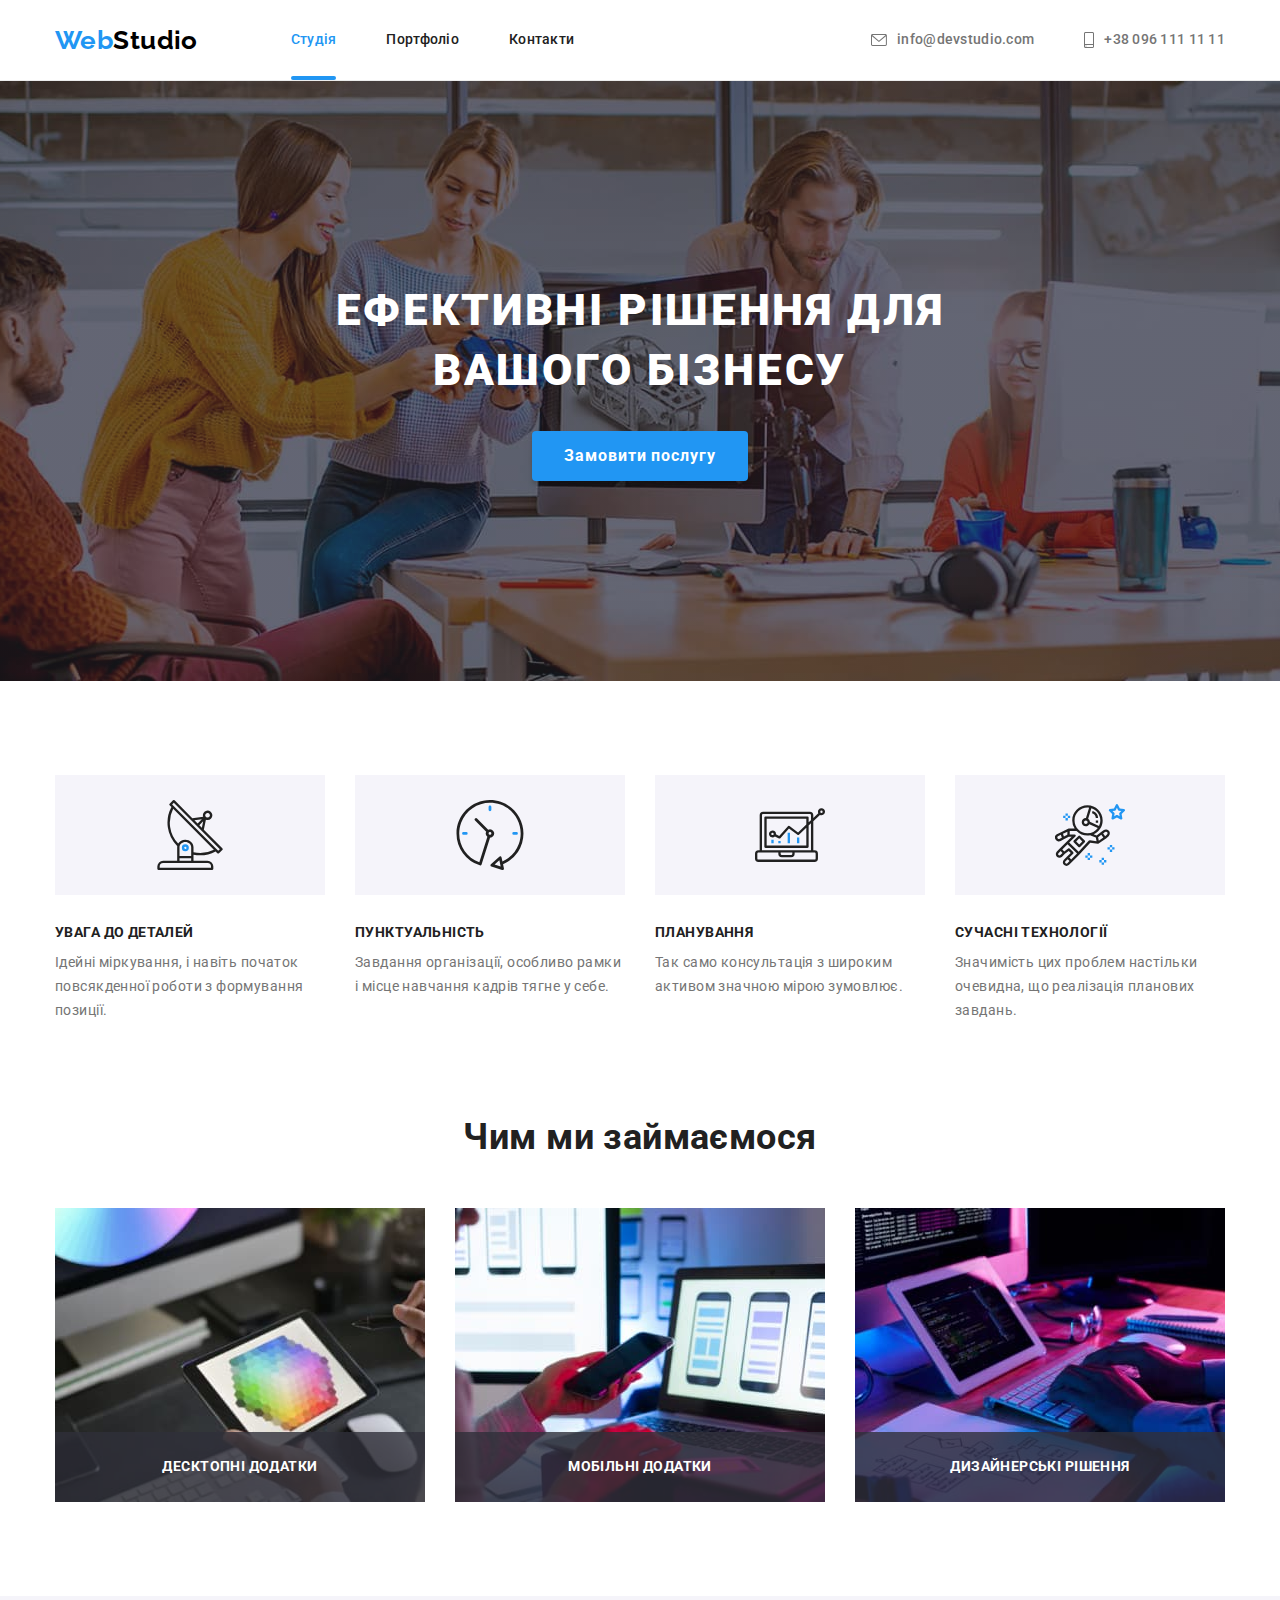
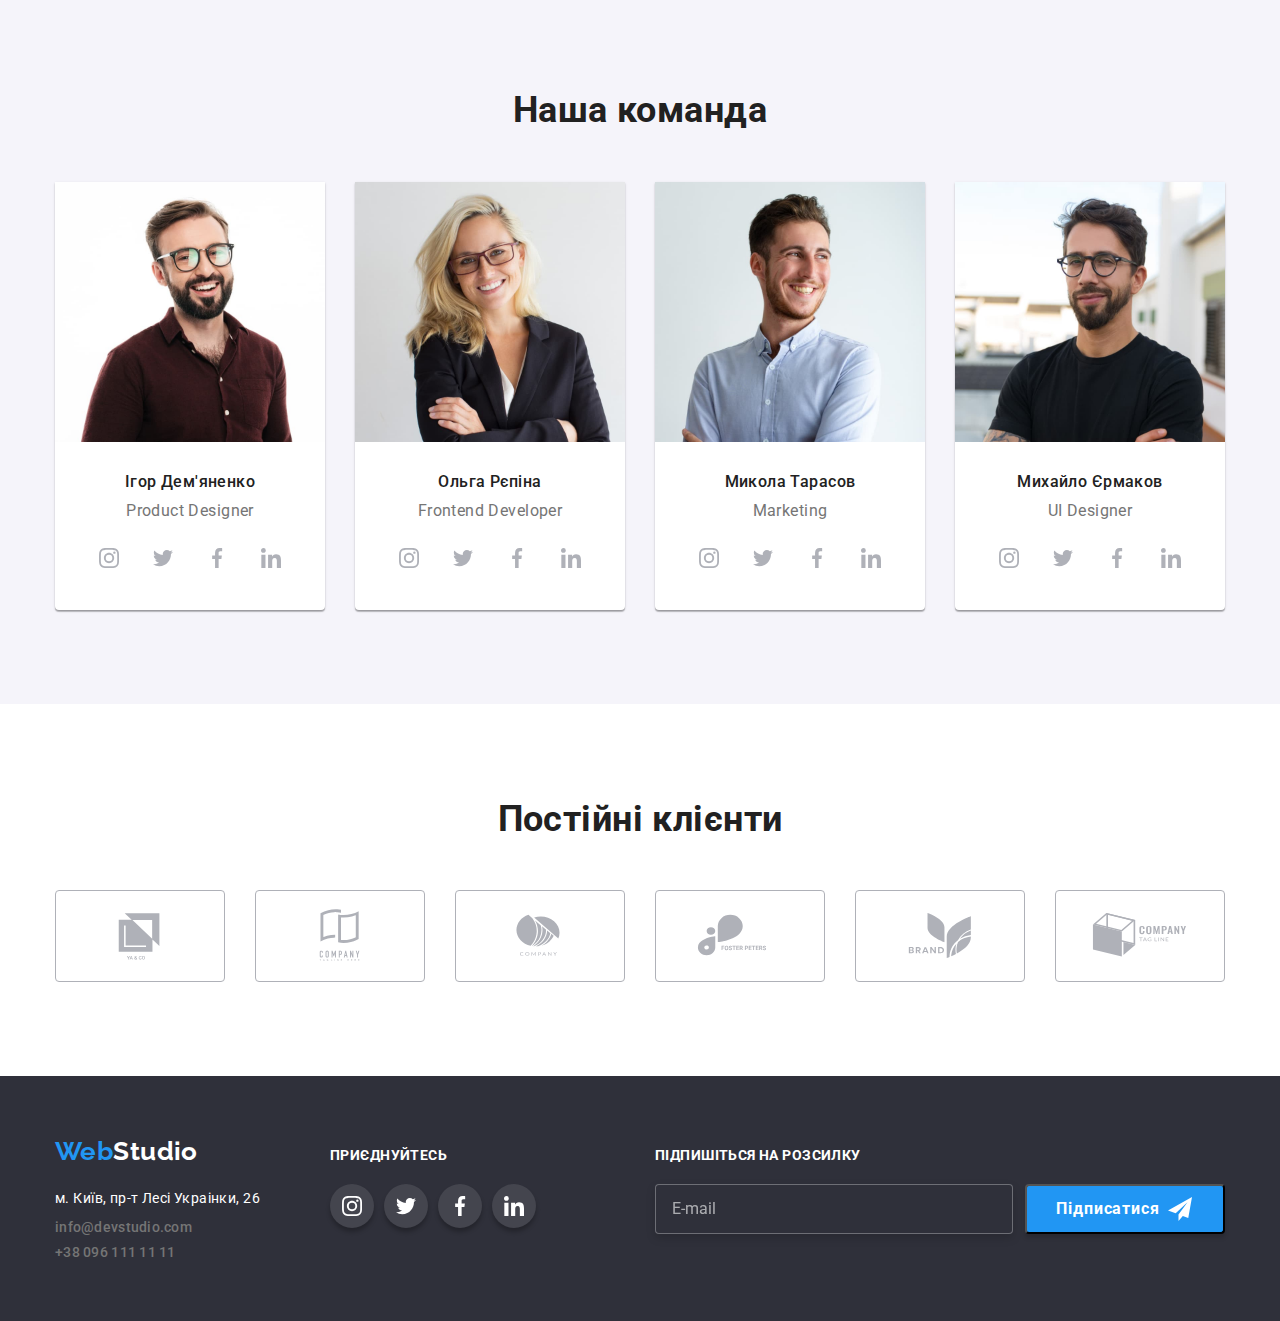
==== commit 1971a708: "верстка и оформление форм" ====
--- a/index.html
+++ b/index.html
@@ -34,7 +34,7 @@
             <li class="header-item"
               ><a class="header-list link" href="./portfolio.html">Портфоліо</a></li
             >
-            <li class="header-item"> <a class="header-list link" href="#">Контакти</a></li>
+            <li class="header-item"><a class="header-list link" href="#">Контакти</a></li>
           </ul>
         </nav>
 
@@ -443,16 +443,16 @@
         <div class="footer-form">
           <p class="footer-text">Підпишіться на розсилку</p>
           <form class="footer-form-group">
-            <label for="">
-              <input type="email" name="mail" id="mail" placeholder="E-mail">              
+            <label class="footer-label" for="mail">
+              <input class="footer-field" type="email" name="mail" id="mail" placeholder="E-mail" />
             </label>
-            <button class="footer-form-btn" type="submit"><svg class="footer-form-icon" 
-              width="24px" height="24px">
-              <use href="./images/icons.svg#iconsend"></use>
-            </svg> Підписатися</button>
+            <button class="footer-form-btn" type="submit"
+              ><svg class="footer-form-icon" width="24px" height="24px">
+                <use href="./images/icons.svg#iconsend"></use>
+              </svg>
+              Підписатися</button
+            >
           </form>
-
-
         </div>
       </div>
     </footer>
@@ -466,79 +466,77 @@
             <use href="./images/icons.svg#close"></use>
           </svg>
         </button>
-        <strong>Залиште свої дані, ми вам передзвонимо</strong>
-        <!-- <form class="modal-form" name="modal-form">
-
-          <label class="modal-form-group">
-            <span class="modal-form-label">Ім'я</span>
-            <input class="modal-form-field" type="text" placeholder="jonn dou">
-            <svg class="modal-form-icon" width="18" height="18">
-              <use href=""></use>
-            </svg>
-          </label>
-
-            <label class="modal-form-group">
-            <span class="modal-form-label">Телефон</span>
-            <input class="modal-form-field" type="text">
-            <svg class="modal-form-icon" width="18" height="18">
-              <use href=""></use>
-            </svg>
-          </label>
-
-            <label class="modal-form-group">
-            <span class="modal-form-label">Пошта</span>
-            <input class="modal-form-field" type="text">
-            <svg class="modal-form-icon" width="18" height="18">
-              <use href=""></use>
-            </svg>
-          </label> -->
-          <form class="modal-form" name="modal-form">
-            <div class="modal-form-all" role="group">
-              <label class="modal-form-label" for="user_name">Ім'я</label>
-              <div class="modal-form-wrapper">
-                <input class="modal-form-field" type="text" name="user_name" id="user_name">
-                <svg class="modal-form-icon" width="18" height="18">
-                  <use href="./images/icons.svg"#></use>
-                </svg>
-              </div>
-
-               <label class="modal-form-label" for="user_ phone">Телефон</label>
-              <div class="modal-form-wrapper">
-                <input class="modal-form-field" type="tel" name="user_phone" id="user_ phone">
-                <svg class="modal-form-icon" width="18" height="18">
-                  <use href="./images/icons.svg"#></use>
-                </svg>
-              </div>
-
-               <label class="modal-form-label" for="user_mail">Пошта</label>
-              <div class="modal-form-wrapper">
-                <input class="modal-form-field" type="mail" name="user_mail" id="user_mail">
-                <svg class="modal-form-icon" width="18" height="18">
-                  <use href="./images/icons.svg"#></use>
-                </svg>
-              </div>
-              <label class="modal-form-label" for="user_message">Коментар</label>
-              <textarea class="modal-form-message" 
-              name="user_message" 
-              id="user_message"               
-              rows="6">
+        <strong class="modal-label-text">Залиште свої дані, ми вам передзвонимо</strong>
+
+        <form class="modal-form" name="modal-form">
+          <div class="modal-form-all" role="group">
+            <label class="modal-form-label" for="user_name">Ім'я</label>
+            <div class="modal-form-wrapper">
+              <input
+                class="modal-form-field"
+                type="text"
+                name="user_name"
+                id="user_name"
+                placeholder="john dou"
+                required
+                minlength="3"
+              />
+              <svg class="modal-form-icon" width="18" height="18">
+                <use href="./images/icons.svg#person-black"></use>
+              </svg>
+            </div>
+
+            <label class="modal-form-label" for="user_phone">Телефон</label>
+            <div class="modal-form-wrapper">
+              <input
+                class="modal-form-field"
+                type="tel"
+                name="user_phone"
+                id="user_phone"
+                required
+              />
+              <svg class="modal-form-icon" width="18" height="18">
+                <use href="./images/icons.svg#phoneblack"></use>
+              </svg>
+            </div>
+
+            <label class="modal-form-label" for="user_mail">Пошта</label>
+            <div class="modal-form-wrapper">
+              <input
+                class="modal-form-field"
+                type="email"
+                name="user_mail"
+                id="user_mail"
+                required
+              />
+              <svg class="modal-form-icon" width="18" height="18">
+                <use href="./images/icons.svg#emailblack"></use>
+              </svg>
+            </div>
+            <label class="modal-form-label" for="user_message">Коментар</label>
+            <textarea
+              class="modal-form-message"
+              name="user_message"
+              id="user_message"
+              rows="6"
+              placeholder="Введіть текст"
+            >
             </textarea>
-            </div>
-            <div class="modal-form-group" role="group">
-              <input class="modal-form-checkbox" type="checkbox" name="" id="user_agreement">
-              <label for="user_agreement">Погоджуюся з розсилкою та приймаю <a href="">Умови договору</a> </label>
-            </div>
-            <button class="modal-form-btn" type="submit">Відправити</button>
-
-
-
-
-
-
-          </form>
-
-
-
+          </div>
+          <div class="modal-form-agreement" role="group">
+            <input
+              class="modal-form-checkbox"
+              type="checkbox"
+              name="user_agreement"
+              id="user_agreement"
+              required
+            />
+            <label class="modal-form-label-agreement" for="user_agreement"
+              >Погоджуюся з розсилкою та приймаю
+              <a class="modal-form-link" href="">Умови договору</a>
+            </label>
+          </div>
+          <button class="modal-form-btn" type="submit">Відправити</button>
         </form>
       </div>
     </div>
--- a/styles/styles.css
+++ b/styles/styles.css
@@ -532,31 +532,54 @@
   gap: 12px;
 }
 
-.footer-form input {
+.footer-field {
   padding-top: 15px;
   padding-bottom: 15px;
   padding-left: 16px;
   padding-right: 0;
   border-radius: 4px;
-  width: 100%;
-}
+  width: 358px;
+  height: 50px;
+  background-color: var(--background-footer-color);
+  color: #ffffff;
+  border: 1px solid rgba(255, 255, 255, 0.3);
+  filter: drop-shadow(0px 4px 4px rgba(0, 0, 0, 0.15));
+}
+.footer-field::placeholder {
+  font-family: 'Roboto';
+  font-style: normal;
+  font-weight: 400;
+  font-size: 16px;
+  line-height: 20px;
+  color: rgba(255, 255, 255, 0.6);
+}
+
 .footer-form-btn {
-  font-family: inherit;  
+  position: relative;
+  width: 200px;
+  height: 50px;
+  font-family: inherit;
   font-weight: 700;
   font-size: 16px;
   line-height: 1.88;
-  position: relative;
   padding-left: 28px;
   padding-right: 62px;
-  width: 200px;
-  height: 50px;
+  padding-top: 0;
+  padding-bottom: 0;
   letter-spacing: 0.06em;
   color: #ffffff;
   border-radius: 4px;
   cursor: pointer;
-  background: #2196f3;
+  background: var(--accent-color);
   box-shadow: 0px 4px 4px rgba(0, 0, 0, 0.15);
-}
+  transition: color 250ms var(--cubic), box-shadow 250ms var(--cubic);
+}
+.footer-form-btn:hover,
+.footer-form-btn:focus {
+  background: #188ce8;
+  box-shadow: 0px 4px 4px rgba(0, 0, 0, 0.15);
+}
+
 .footer-form-icon {
   position: absolute;
   top: 50%;
@@ -695,10 +718,11 @@
   visibility: hidden;
   pointer-events: none;
 }
-
+/* -------------modal_window------------------- */
 .modal {
   width: 528px;
   height: 581px;
+  padding: 40px;
   position: absolute;
   top: 50%;
   left: 50%;
@@ -734,3 +758,155 @@
 .modal-icon {
   fill: currentColor;
 }
+
+.modal-label-text {
+  display: block;
+  margin-bottom: 12px;
+  text-align: center;
+  font-weight: 700;
+  font-size: 20px;
+  line-height: 1.15;
+  text-align: center;
+  color: var(--main-text-color);
+}
+.modal-form-label {
+  display: block;
+  font-size: 16px;
+  margin-bottom: 10px;
+
+  font-weight: 400;
+  font-size: 12px;
+  line-height: 1.16;
+  letter-spacing: 0.01em;
+
+  color: #757575;
+}
+.modal-form-wrapper {
+  position: relative;
+  margin-bottom: 10px;
+}
+.modal-form-field {
+  width: 100%;
+  height: 40px;
+  padding-left: 42px;
+  padding-right: 42px;
+  border: 1px solid rgba(33, 33, 33, 0.2);
+  border-radius: 4px;
+  outline: 1px solid transparent;
+  outline-offset: -1px;
+  transition: outline 250ms var(--cubic), box-shadow 250ms var(--cubic), color 250ms var(--cubic);
+}
+.modal-form-field:focus {
+  outline: 1px solid var(--accent-color);
+  box-shadow: 0px 1px 3px rgba(0, 0, 0, 0.12), 0px 1px 1px rgba(0, 0, 0, 0.14),
+    0px 2px 1px rgba(0, 0, 0, 0.2);
+  color: var(--accent-color);
+}
+
+.modal-form-icon {
+  position: absolute;
+  top: 50%;
+  left: 12px;
+  transform: translateY(-50%);
+  transition: fill 250ms var(--cubic);
+}
+.modal-form-field:focus + .modal-form-icon {
+  fill: #2196f3;
+}
+
+.modal-form-message {
+  display: block;
+  width: 100%;
+  height: 96px;
+  margin-bottom: 20px;
+  resize: none;
+  padding: 14px 20px;
+ 
+font-weight: 400;
+font-size: 12px;
+line-height: 1.16px;
+letter-spacing: 0.01em;
+color: rgba(117, 117, 117, 0.5);
+
+
+
+  border: 1px solid rgba(33, 33, 33, 0.2);
+  border-radius: 4px;
+  outline: 1px solid transparent;
+  outline-offset: -1px;
+  transition: outline 250ms var(--cubic), box-shadow 250ms var(--cubic), color 250ms var(--cubic);
+}
+.modal-form-message:focus {
+  outline: 1px solid #2196f3;
+  box-shadow: 0px 1px 3px rgba(0, 0, 0, 0.12), 0px 1px 1px rgba(0, 0, 0, 0.14),
+    0px 2px 1px rgba(0, 0, 0, 0.2);
+  color: #2196f3;
+}
+
+.modal-form-agreement {
+  display: flex;
+  margin-bottom: 30px;
+  gap: 7px;
+  justify-content: center;
+  align-items: center;
+}
+
+.modal-form-label-agreement {
+  font-weight: 400;
+  font-size: 14px;
+  line-height: 1.71;
+  color: #757575;
+  user-select: none;
+}
+.modal-form-link {
+  color: #2196f3;
+  text-underline-offset: 3px;
+}
+.modal-form-checkbox {
+  appearance: none;
+  width: 16px;
+  height: 15px;
+
+  outline: 2px solid transparent;
+  outline-offset: -2px;
+  border: 2px solid #212121;
+  border-radius: 2px;
+  background-repeat: no-repeat;
+  background-position: center;
+  background-size: 0;
+  transition: background-size 250ms var(--cubic), background-color 250ms var(--cubic),
+    outline-color 250ms var(--cubic);
+}
+.modal-form-checkbox:checked {
+  outline-color: #2196f3;
+  background-color: #2196f3;
+  background-image: url("data:image/svg+xml,%3Csvg width='13' height='10' viewBox='0 0 13 10' fill='none' xmlns='http://www.w3.org/2000/svg'%3E%3Cpath d='M1.95703 4.75166L1.88825 4.68604L1.81923 4.75141L0.93123 5.59258L0.854858 5.66492L0.930974 5.73753L4.42671 9.07236L4.49574 9.1382L4.56476 9.07236L12.069 1.91352L12.1449 1.84116L12.069 1.76881L11.1873 0.927644L11.1183 0.861826L11.0493 0.927611L4.49577 7.17353L1.95703 4.75166Z' fill='white' stroke='white' stroke-width='0.2'/%3E%3C/svg%3E%0A");
+  background-size: 11px 8px;
+}
+
+.modal-form-btn {
+  display: block;
+  margin: auto;
+  align-items: center;
+  text-align: center;
+  font-family: inherit;
+  min-width: 216px;
+  min-height: 50px;
+  padding: 10px 52px;
+  font-weight: 700;
+  font-size: 16px;
+  line-height: 1.88;
+  letter-spacing: 0.06em;
+  color: var(--background-color);
+  background: var(--accent-color);
+  cursor: pointer;
+  transition: color 250ms var(--cubic), box-shadow 250ms var(--cubic);
+
+  border-radius: 4px;
+}
+
+.modal-form-btn:hover,
+.modal-form-btn:focus {
+  background: #188ce8;
+  box-shadow: 0px 4px 4px rgba(0, 0, 0, 0.15);
+}
